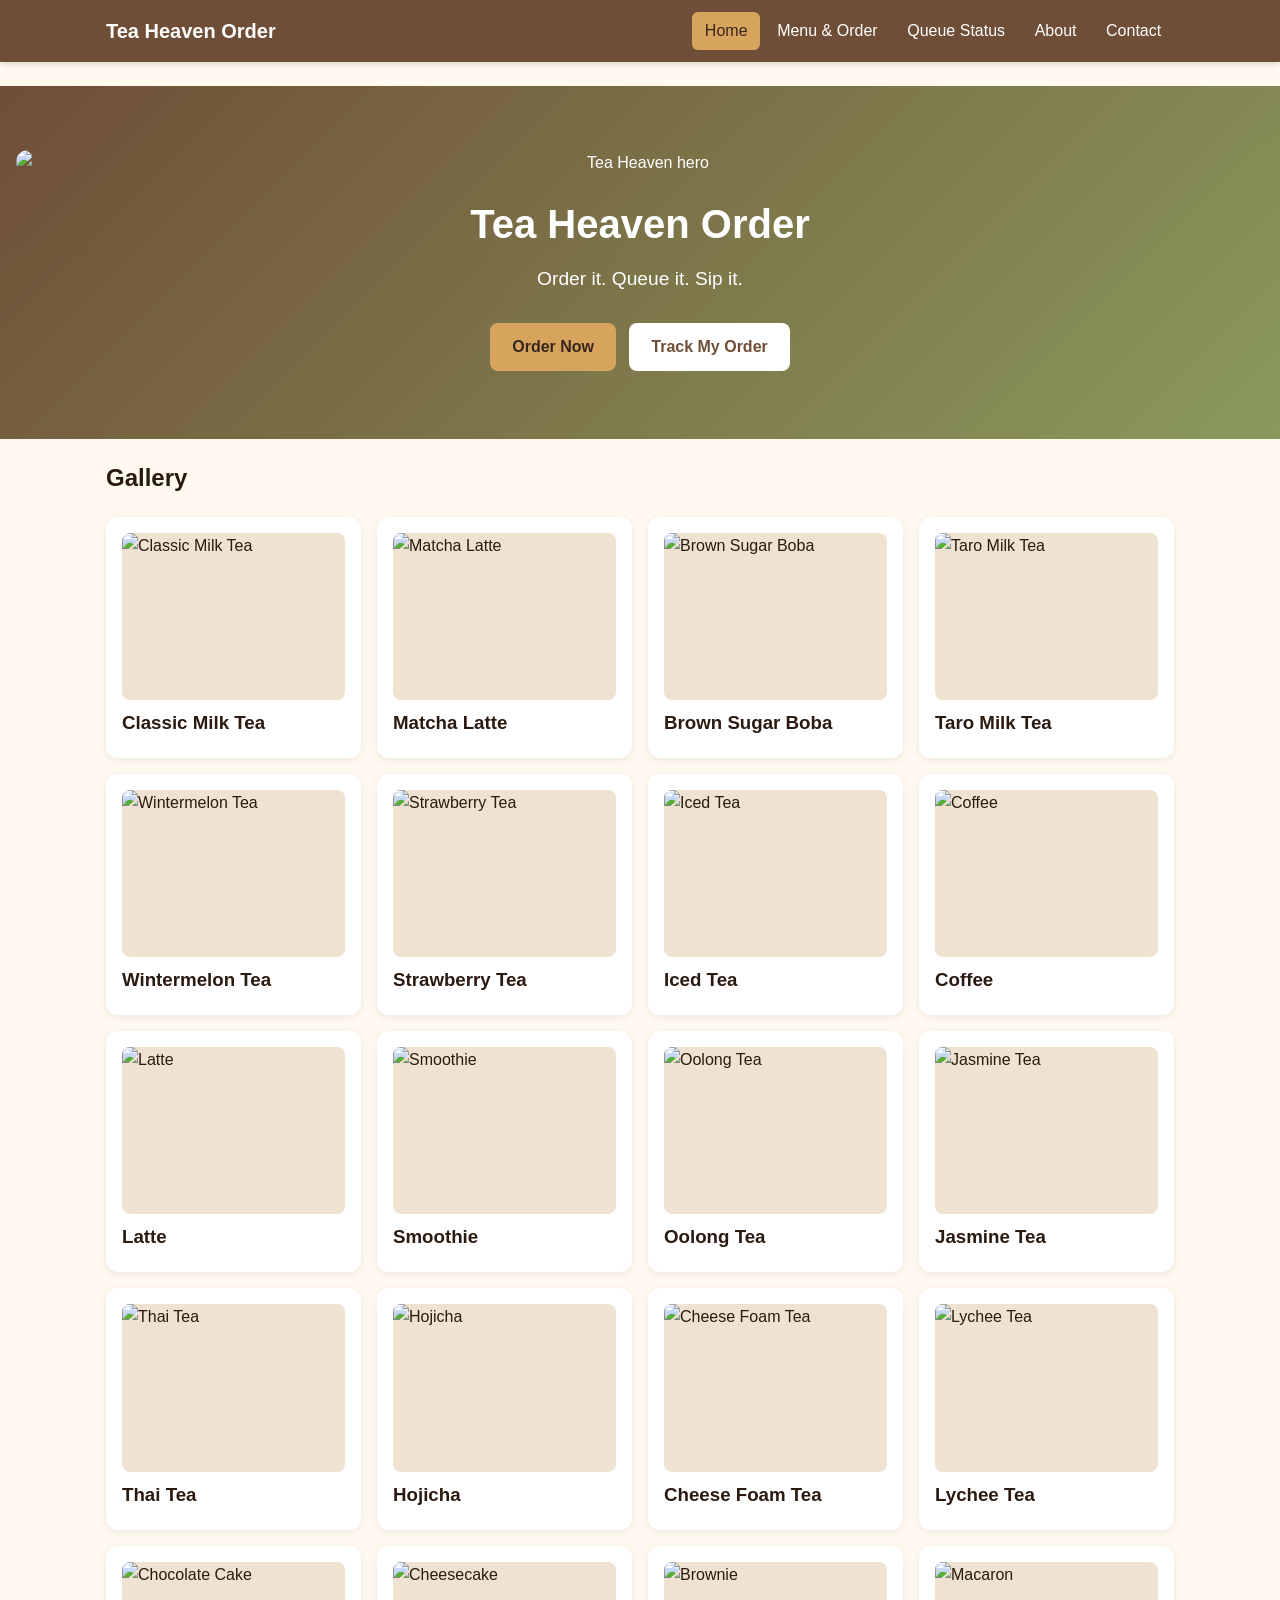
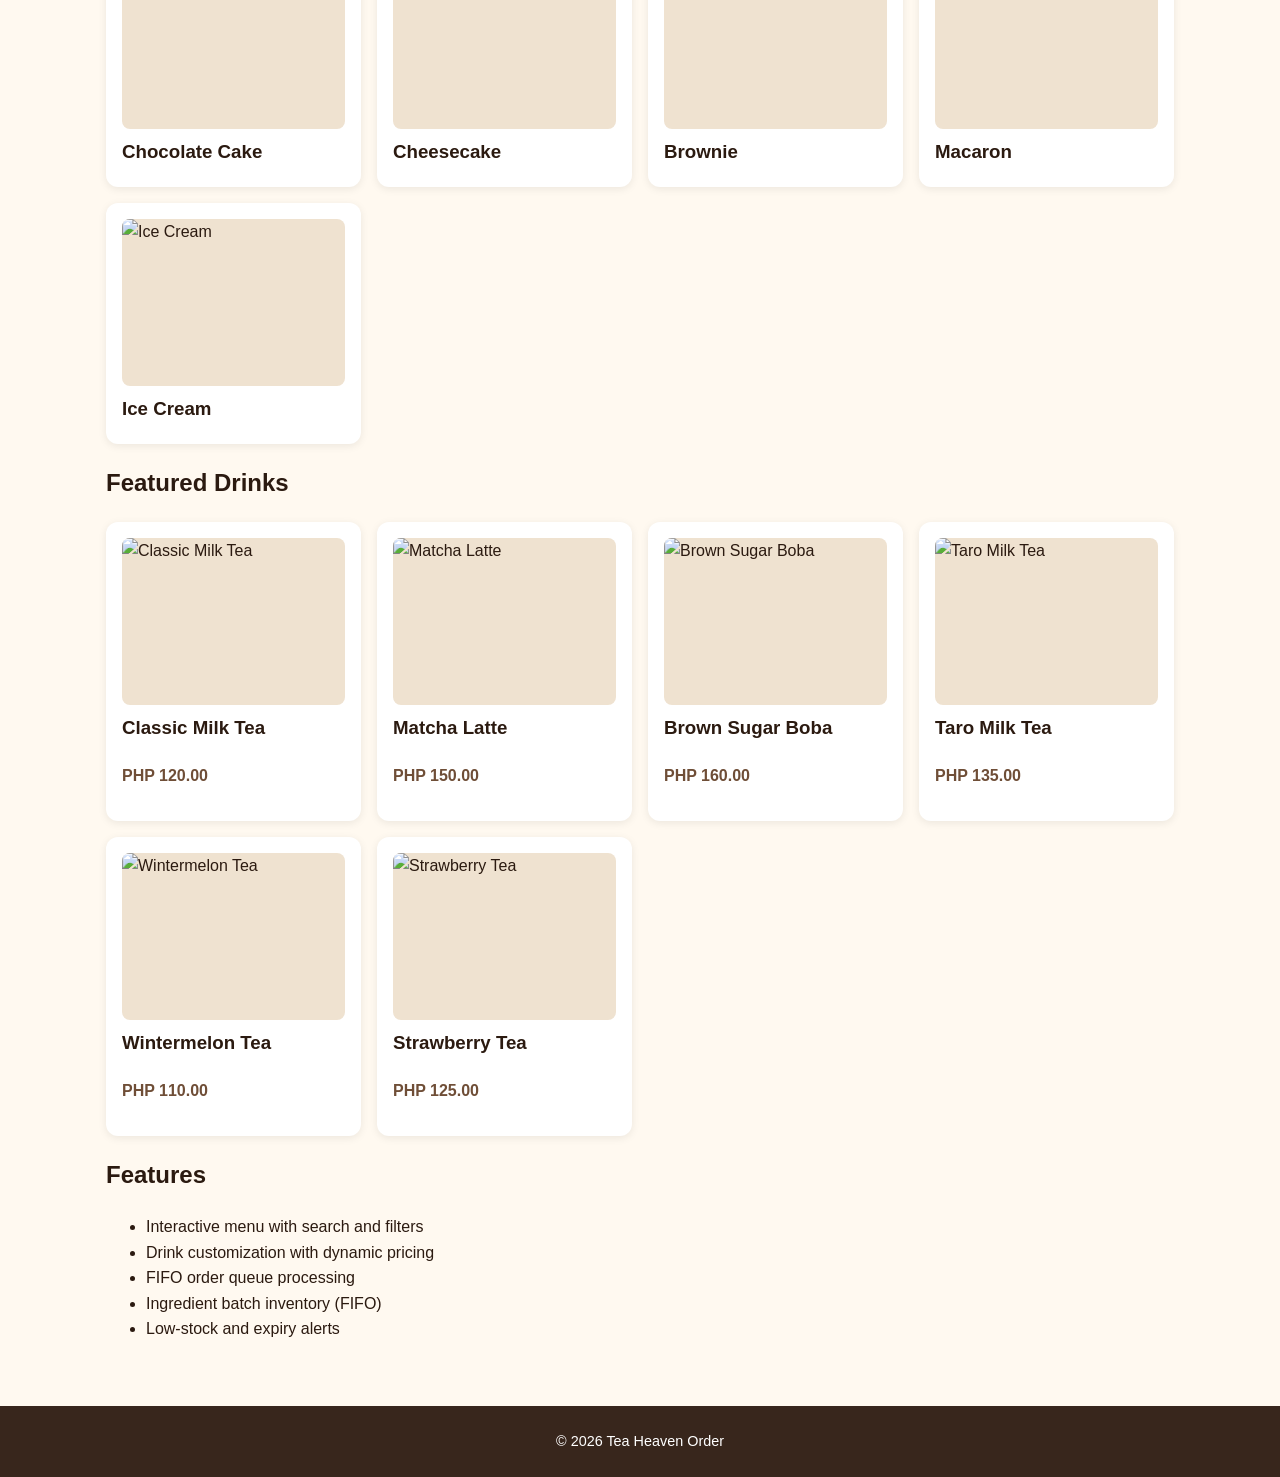
==== index.html @ 025e6f14 "Fix 404 by moving index.html to root level" ====
<!DOCTYPE html>
<html lang="en">
<head>
<meta charset="UTF-8"><meta name="viewport" content="width=device-width,initial-scale=1">
<title>Tea Heaven Order</title>
<link rel="stylesheet" href="css/style.css">
</head>
<body>
<header class="site-header"><div class="container nav-wrap">
  <div class="brand">Tea Heaven Order</div>
  <button class="nav-toggle" aria-label="Toggle navigation">&#9776;</button>
  <nav class="nav-links">
    <a href="index.html">Home</a><a href="menu.html">Menu & Order</a><a href="queue.html">Queue Status</a><a href="about.html">About</a><a href="contact.html">Contact</a>
  </nav>
</div></header>
<main>
<section class="hero">
  <img src="https://images.unsplash.com/photo-1558857563-b371033873b8?w=1200" alt="Tea Heaven hero" style="width:100%;max-height:360px;object-fit:cover;border-radius:12px;margin-bottom:1rem;">
  <h1>Tea Heaven Order</h1>
  <p>Order it. Queue it. Sip it.</p>
  <a class="btn" href="menu.html">Order Now</a>
  <a class="btn secondary" href="queue.html">Track My Order</a>
</section>
<div class="container">
  <h2>Gallery</h2>
  <div class="grid cards">
    <div class="card"><img src="https://images.unsplash.com/photo-1541167760496-1628856ab772?w=400" alt="Classic Milk Tea"><h3>Classic Milk Tea</h3></div>
    <div class="card"><img src="https://images.unsplash.com/photo-1572490122747-39553af2b6f0?w=400" alt="Matcha Latte"><h3>Matcha Latte</h3></div>
    <div class="card"><img src="https://images.unsplash.com/photo-1553909489-cd47e4846b2e?w=400" alt="Brown Sugar Boba"><h3>Brown Sugar Boba</h3></div>
    <div class="card"><img src="https://images.unsplash.com/photo-1488900128323-21503983a07e?w=400" alt="Taro Milk Tea"><h3>Taro Milk Tea</h3></div>
    <div class="card"><img src="https://images.unsplash.com/photo-1527661591475-527312dd65f5?w=400" alt="Wintermelon Tea"><h3>Wintermelon Tea</h3></div>
    <div class="card"><img src="https://images.unsplash.com/photo-1505252585461-04db1eb84625?w=400" alt="Strawberry Tea"><h3>Strawberry Tea</h3></div>
    <div class="card"><img src="https://images.unsplash.com/photo-1484723091739-30a097e8f929?w=400" alt="Iced Tea"><h3>Iced Tea</h3></div>
    <div class="card"><img src="https://images.unsplash.com/photo-1509042239860-f550ce710b93?w=400" alt="Coffee"><h3>Coffee</h3></div>
    <div class="card"><img src="https://images.unsplash.com/photo-1461023058943-07fcbe16d735?w=400" alt="Latte"><h3>Latte</h3></div>
    <div class="card"><img src="https://images.unsplash.com/photo-1517701553085-459cee340975?w=400" alt="Smoothie"><h3>Smoothie</h3></div>
    <div class="card"><img src="https://images.unsplash.com/photo-1558857563-b371033873b8?w=400" alt="Oolong Tea"><h3>Oolong Tea</h3></div>
    <div class="card"><img src="https://images.unsplash.com/photo-1536256263959-770b48d82b0a?w=400" alt="Jasmine Tea"><h3>Jasmine Tea</h3></div>
    <div class="card"><img src="https://images.unsplash.com/photo-1525385133512-2f34a6c3b738?w=400" alt="Thai Tea"><h3>Thai Tea</h3></div>
    <div class="card"><img src="https://images.unsplash.com/photo-1571934811356-5cc061b6821f?w=400" alt="Hojicha"><h3>Hojicha</h3></div>
    <div class="card"><img src="https://images.unsplash.com/photo-1499638673689-79a0b5115d87?w=400" alt="Cheese Foam Tea"><h3>Cheese Foam Tea</h3></div>
    <div class="card"><img src="https://images.unsplash.com/photo-1556679343-c7306c1976bc?w=400" alt="Lychee Tea"><h3>Lychee Tea</h3></div>
    <div class="card"><img src="https://images.unsplash.com/photo-1544787219-7f47ccb76574?w=400" alt="Chocolate Cake"><h3>Chocolate Cake</h3></div>
    <div class="card"><img src="https://images.unsplash.com/photo-1509042239860-f550ce710b93?w=400" alt="Cheesecake"><h3>Cheesecake</h3></div>
    <div class="card"><img src="https://images.unsplash.com/photo-1461023058943-07fcbe16d735?w=400" alt="Brownie"><h3>Brownie</h3></div>
    <div class="card"><img src="https://images.unsplash.com/photo-1517701553085-459cee340975?w=400" alt="Macaron"><h3>Macaron</h3></div>
    <div class="card"><img src="https://images.unsplash.com/photo-1558857563-b371033873b8?w=400" alt="Ice Cream"><h3>Ice Cream</h3></div>
  </div>
  <h2>Featured Drinks</h2>
  <div class="grid cards">
    <div class="card"><img src="https://images.unsplash.com/photo-1558857563-b371033873b8?w=400" alt="Classic Milk Tea"><h3>Classic Milk Tea</h3><p class="price">PHP 120.00</p></div>
    <div class="card"><img src="https://images.unsplash.com/photo-1536256263959-770b48d82b0a?w=400" alt="Matcha Latte"><h3>Matcha Latte</h3><p class="price">PHP 150.00</p></div>
    <div class="card"><img src="https://images.unsplash.com/photo-1525385133512-2f34a6c3b738?w=400" alt="Brown Sugar Boba"><h3>Brown Sugar Boba</h3><p class="price">PHP 160.00</p></div>
    <div class="card"><img src="https://images.unsplash.com/photo-1571934811356-5cc061b6821f?w=400" alt="Taro Milk Tea"><h3>Taro Milk Tea</h3><p class="price">PHP 135.00</p></div>
    <div class="card"><img src="https://images.unsplash.com/photo-1499638673689-79a0b5115d87?w=400" alt="Wintermelon Tea"><h3>Wintermelon Tea</h3><p class="price">PHP 110.00</p></div>
    <div class="card"><img src="https://images.unsplash.com/photo-1556679343-c7306c1976bc?w=400" alt="Strawberry Tea"><h3>Strawberry Tea</h3><p class="price">PHP 125.00</p></div>
  </div>
  <h2>Features</h2>
  <ul>
    <li>Interactive menu with search and filters</li>
    <li>Drink customization with dynamic pricing</li>
    <li>FIFO order queue processing</li>
    <li>Ingredient batch inventory (FIFO)</li>
    <li>Low-stock and expiry alerts</li>
  </ul>
</div>
</main>
<footer>&copy; 2026 Tea Heaven Order</footer>
<script src="js/main.js"></script>
</body></html>
---- css/style.css ----
:root {
  --cream: #FFF9F0;
  --brown: #6F4E37;
  --dark: #38261C;
  --matcha: #8A9A5B;
  --gold: #D6A45D;
  --beige: #EFE2D0;
  --text: #2b1a10;
  --muted: #7a6555;
  --danger: #c0392b;
  --ok: #2e7d32;
}
* { box-sizing: border-box; }
html, body { margin: 0; padding: 0; }
body {
  font-family: "Segoe UI", Roboto, Arial, sans-serif;
  background: var(--cream);
  color: var(--text);
  line-height: 1.6;
}
a { color: var(--brown); text-decoration: none; }
a:hover { text-decoration: underline; }
img { max-width: 100%; height: auto; display: block; }
.container { width: 100%; max-width: 1100px; margin: 0 auto; padding: 0 1rem; }
header.site-header {
  background: var(--brown); color: #fff;
  position: sticky; top: 0; z-index: 100;
  box-shadow: 0 2px 6px rgba(0,0,0,.15);
}
header .nav-wrap { display: flex; align-items: center; justify-content: space-between; flex-wrap: wrap; padding: .75rem 1rem; }
.brand { font-weight: 800; font-size: 1.25rem; color: #fff; }
.nav-links { display: flex; gap: .25rem; flex-wrap: wrap; }
.nav-links a { color: #fff; padding: .4rem .8rem; border-radius: 6px; }
.nav-links a:hover, .nav-links a.active { background: var(--gold); color: var(--dark); text-decoration: none; }
.nav-toggle { display: none; background: none; border: none; color: #fff; font-size: 1.5rem; cursor: pointer; }
main { min-height: 60vh; padding: 1.5rem 0 3rem; }
footer { background: var(--dark); color: #fff; padding: 1.5rem 1rem; text-align: center; font-size: .9rem; }
.hero {
  background: linear-gradient(135deg, var(--brown), var(--matcha));
  color: #fff; padding: 4rem 1rem; text-align: center;
}
.hero h1 { font-size: 2.5rem; margin: 0 0 .5rem; }
.hero p { font-size: 1.2rem; margin: 0 0 1.5rem; }
.btn {
  display: inline-block; padding: .7rem 1.4rem; border-radius: 8px; border: none;
  background: var(--gold); color: var(--dark); font-weight: 700; cursor: pointer;
  margin: .25rem; transition: transform .1s;
}
.btn:hover { transform: translateY(-1px); }
.btn.secondary { background: #fff; color: var(--brown); }
.btn.danger { background: var(--danger); color: #fff; }
.grid { display: grid; gap: 1rem; }
.cards { grid-template-columns: repeat(auto-fill, minmax(240px, 1fr)); }
.card {
  background: #fff; border-radius: 12px; padding: 1rem;
  box-shadow: 0 2px 8px rgba(0,0,0,.08); display: flex; flex-direction: column;
}
.card img { border-radius: 8px; aspect-ratio: 4/3; object-fit: cover; background: var(--beige); }
.card h3 { margin: .5rem 0 .25rem; }
.price { color: var(--brown); font-weight: 700; }
.badge { display: inline-block; padding: .15rem .5rem; border-radius: 4px; font-size: .75rem; font-weight: 700; }
.badge.soldout { background: var(--danger); color: #fff; }
.badge.ok { background: var(--matcha); color: #fff; }
.form-group { margin-bottom: 1rem; }
.form-group label { display: block; font-weight: 600; margin-bottom: .3rem; }
.form-group input, .form-group select, .form-group textarea {
  width: 100%; padding: .6rem; border: 1px solid #ccc; border-radius: 6px; font-size: 1rem;
}
.form-group input:focus, .form-group select:focus, .form-group textarea:focus {
  outline: 2px solid var(--gold); border-color: var(--gold);
}
.error { color: var(--danger); font-size: .85rem; min-height: 1rem; }
.success { color: var(--ok); font-weight: 600; }
.notice { padding: .75rem 1rem; border-radius: 8px; margin: 1rem 0; }
.notice.warn { background: #fff3cd; color: #664d03; }
.notice.info { background: #e7f3ff; color: #084298; }
.table-wrap { overflow-x: auto; }
table { width: 100%; border-collapse: collapse; background: #fff; }
th, td { padding: .6rem; border-bottom: 1px solid #eee; text-align: left; }
th { background: var(--beige); }
.cart-item { display: flex; justify-content: space-between; gap: .5rem; padding: .5rem 0; border-bottom: 1px solid #eee; }
.qty-btn { width: 28px; height: 28px; border: none; background: var(--beige); border-radius: 4px; cursor: pointer; }
@media (max-width: 768px) {
  .nav-toggle { display: block; }
  .nav-links { display: none; width: 100%; }
  .nav-links.open { display: flex; flex-direction: column; }
  .hero h1 { font-size: 1.8rem; }
}
@media (max-width: 430px) {
  .card { padding: .75rem; }
}
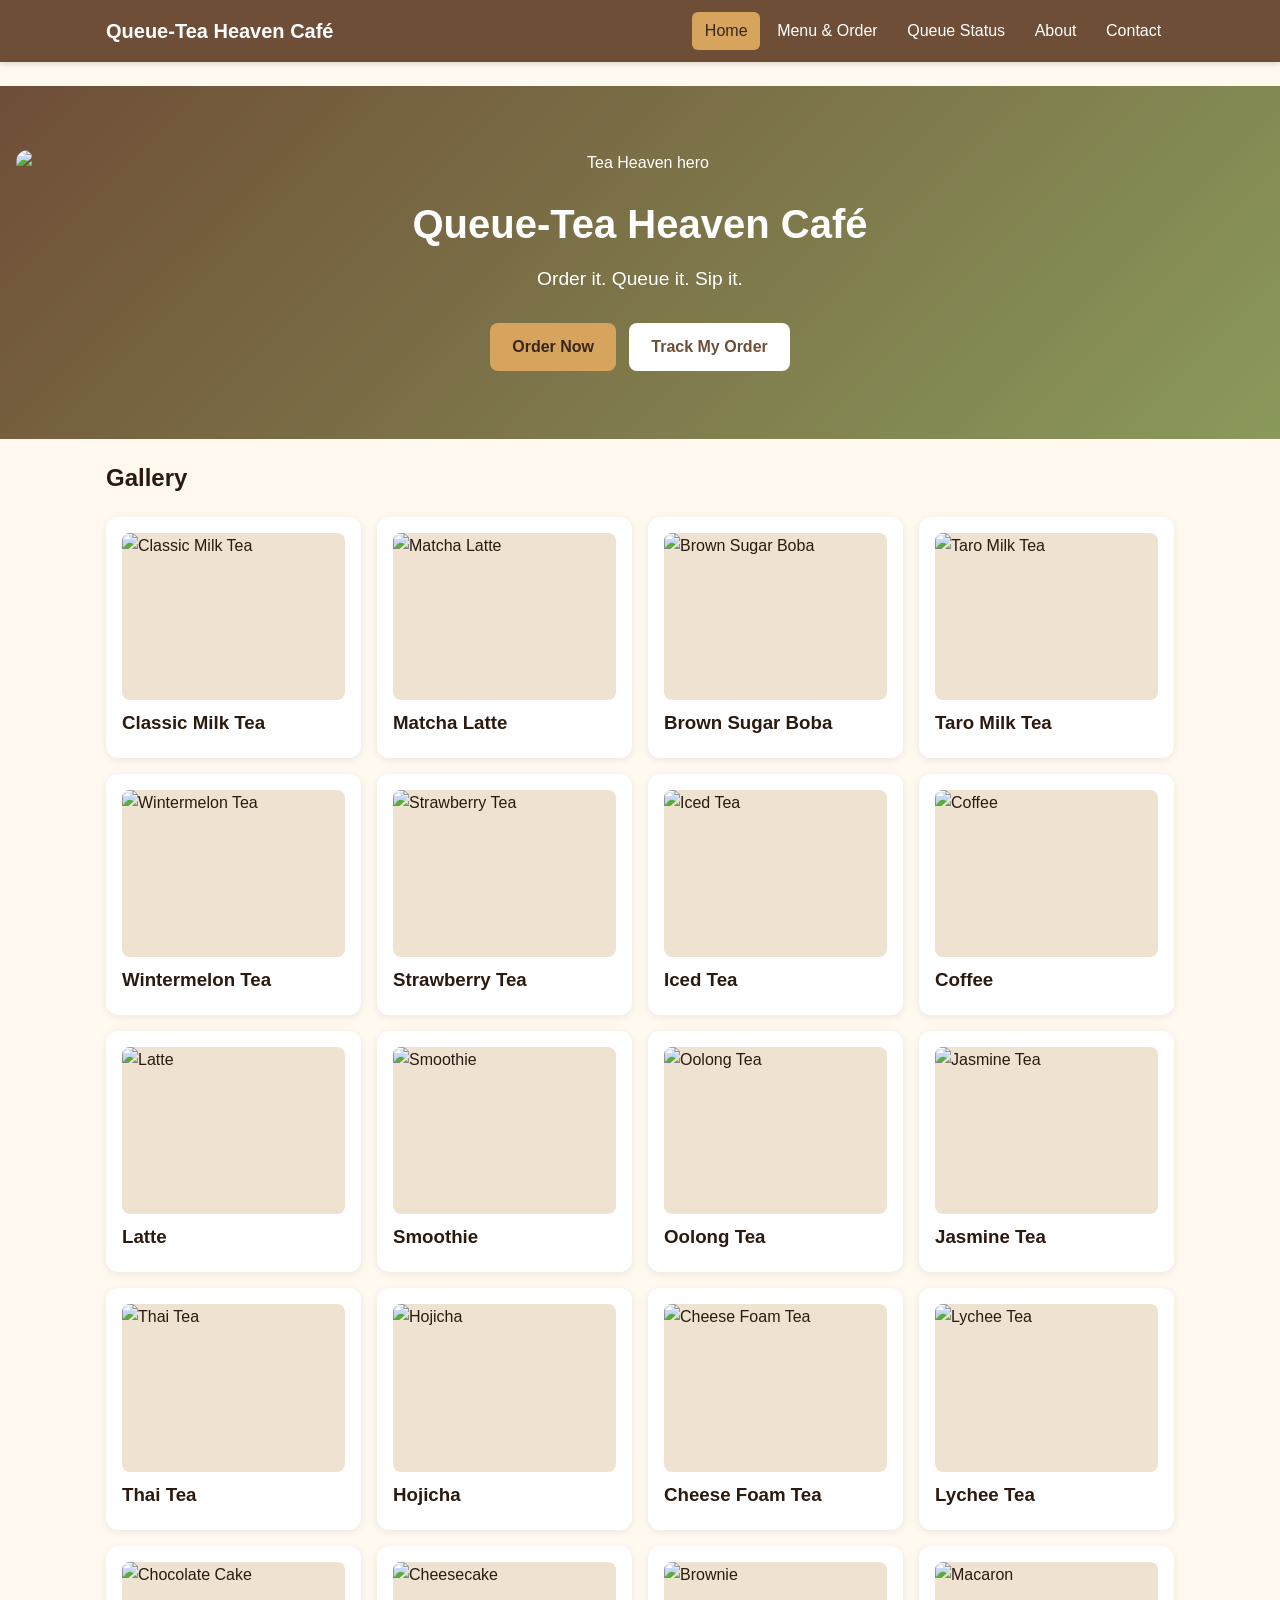
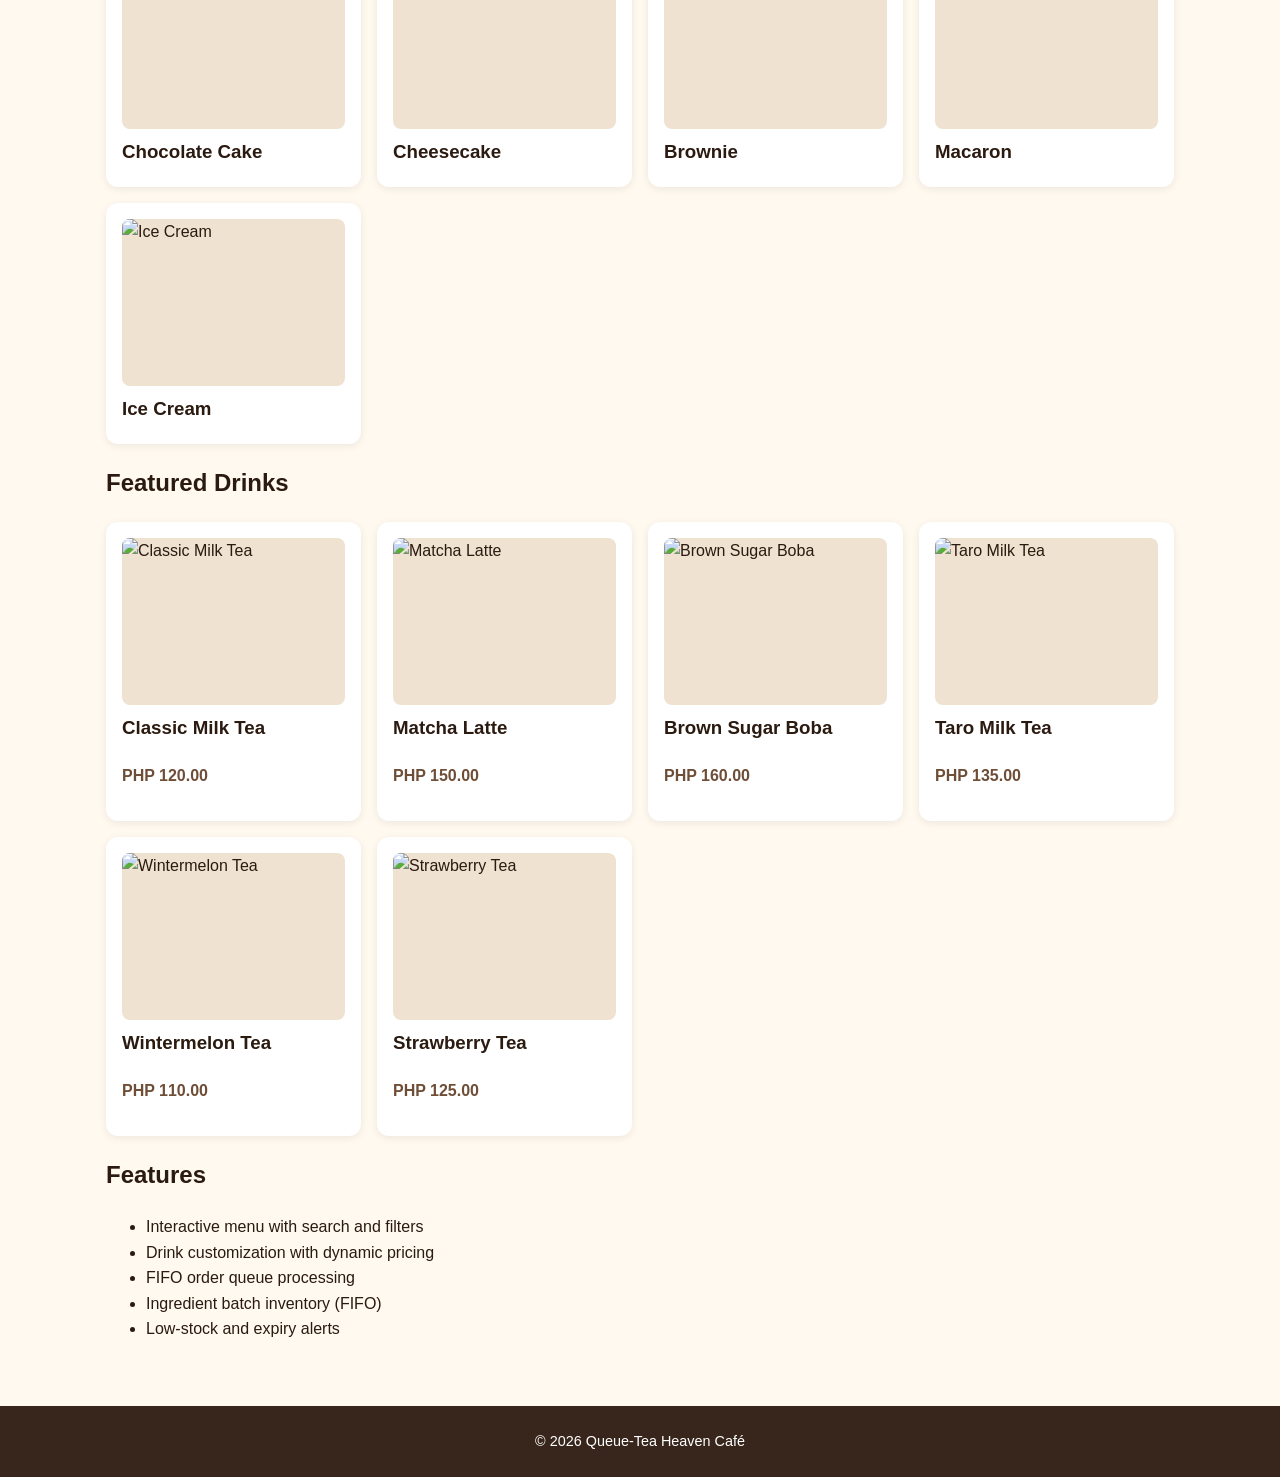
==== commit 10148266: "Update index.html contents" ====
--- a/index.html
+++ b/index.html
@@ -2,12 +2,12 @@
 <html lang="en">
 <head>
 <meta charset="UTF-8"><meta name="viewport" content="width=device-width,initial-scale=1">
-<title>Tea Heaven Order</title>
+<title>Queue-Tea Heaven Café</title>
 <link rel="stylesheet" href="css/style.css">
 </head>
 <body>
 <header class="site-header"><div class="container nav-wrap">
-  <div class="brand">Tea Heaven Order</div>
+  <div class="brand">Queue-Tea Heaven Café</div>
   <button class="nav-toggle" aria-label="Toggle navigation">&#9776;</button>
   <nav class="nav-links">
     <a href="index.html">Home</a><a href="menu.html">Menu & Order</a><a href="queue.html">Queue Status</a><a href="about.html">About</a><a href="contact.html">Contact</a>
@@ -16,7 +16,7 @@
 <main>
 <section class="hero">
   <img src="https://images.unsplash.com/photo-1558857563-b371033873b8?w=1200" alt="Tea Heaven hero" style="width:100%;max-height:360px;object-fit:cover;border-radius:12px;margin-bottom:1rem;">
-  <h1>Tea Heaven Order</h1>
+  <h1>Queue-Tea Heaven Café</h1>
   <p>Order it. Queue it. Sip it.</p>
   <a class="btn" href="menu.html">Order Now</a>
   <a class="btn secondary" href="queue.html">Track My Order</a>
@@ -65,6 +65,6 @@
   </ul>
 </div>
 </main>
-<footer>&copy; 2026 Tea Heaven Order</footer>
+<footer>&copy; 2026 Queue-Tea Heaven Café</footer>
 <script src="js/main.js"></script>
 </body></html>
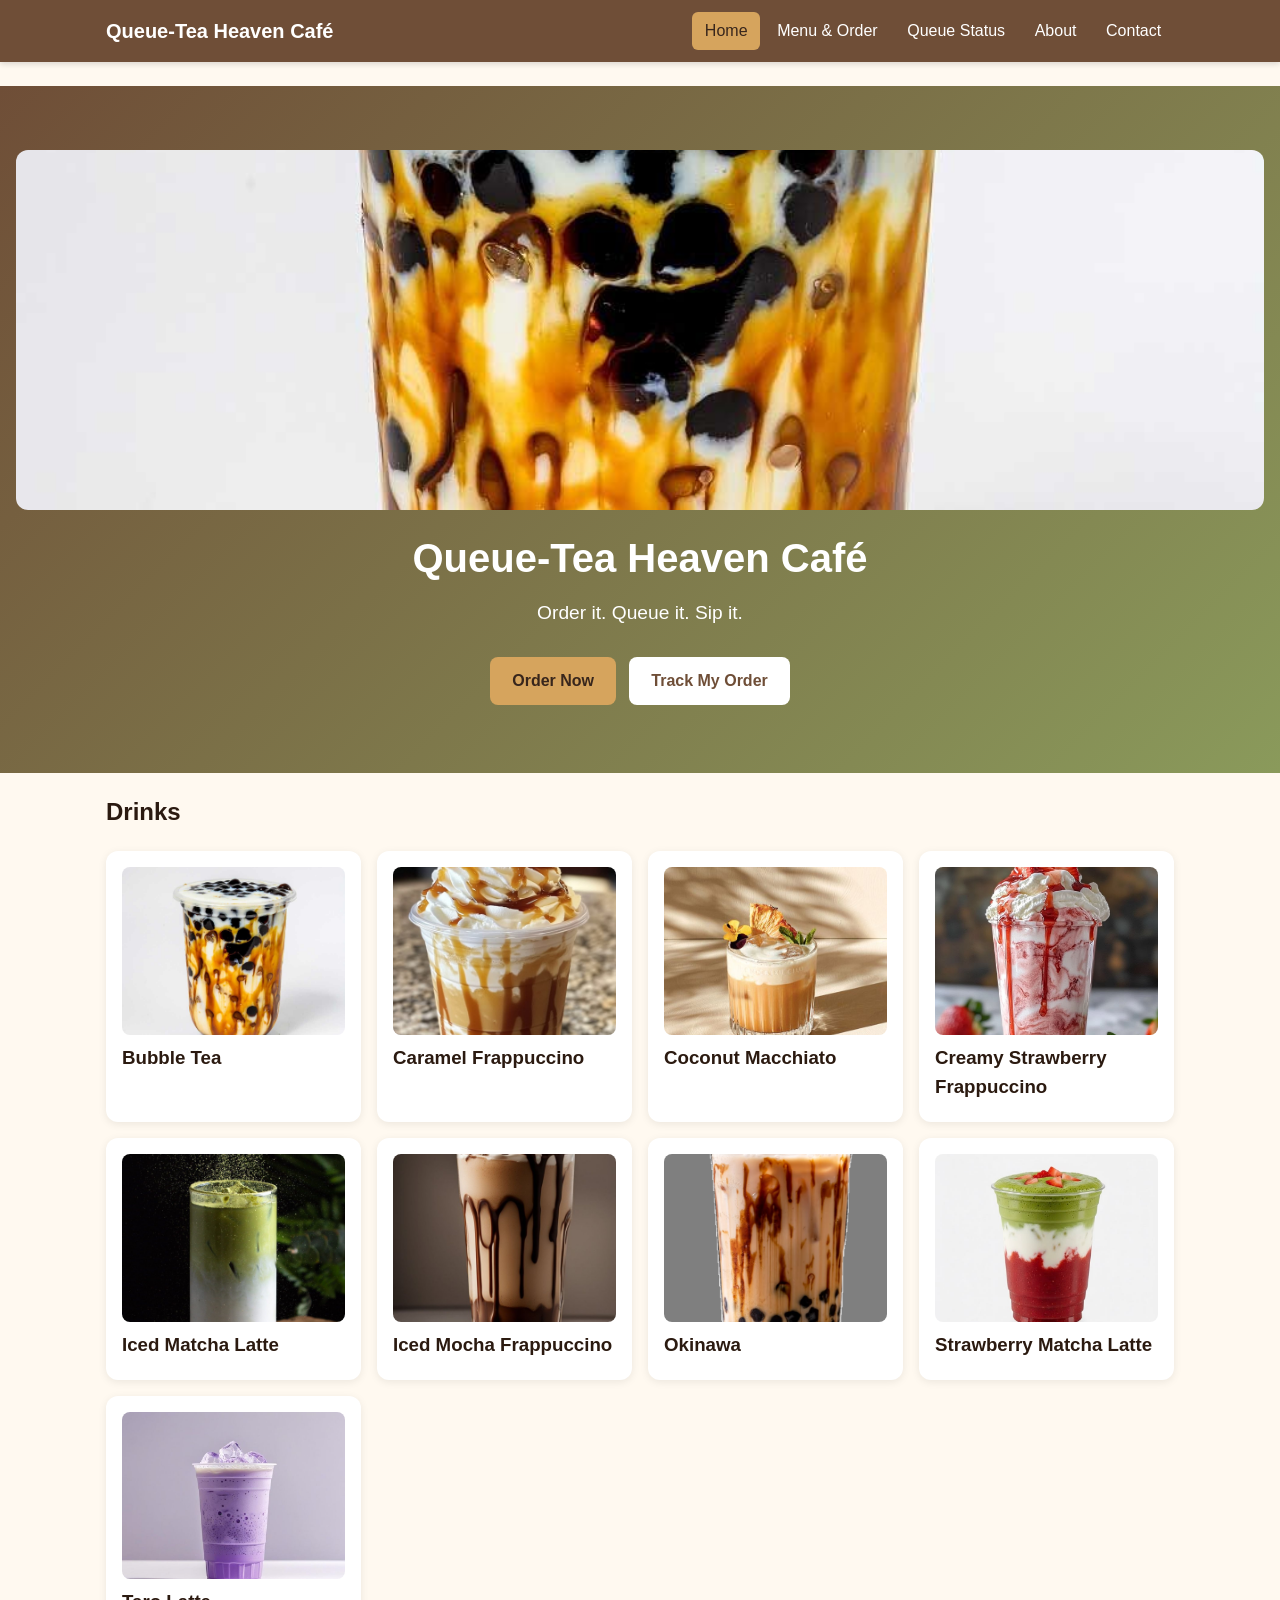
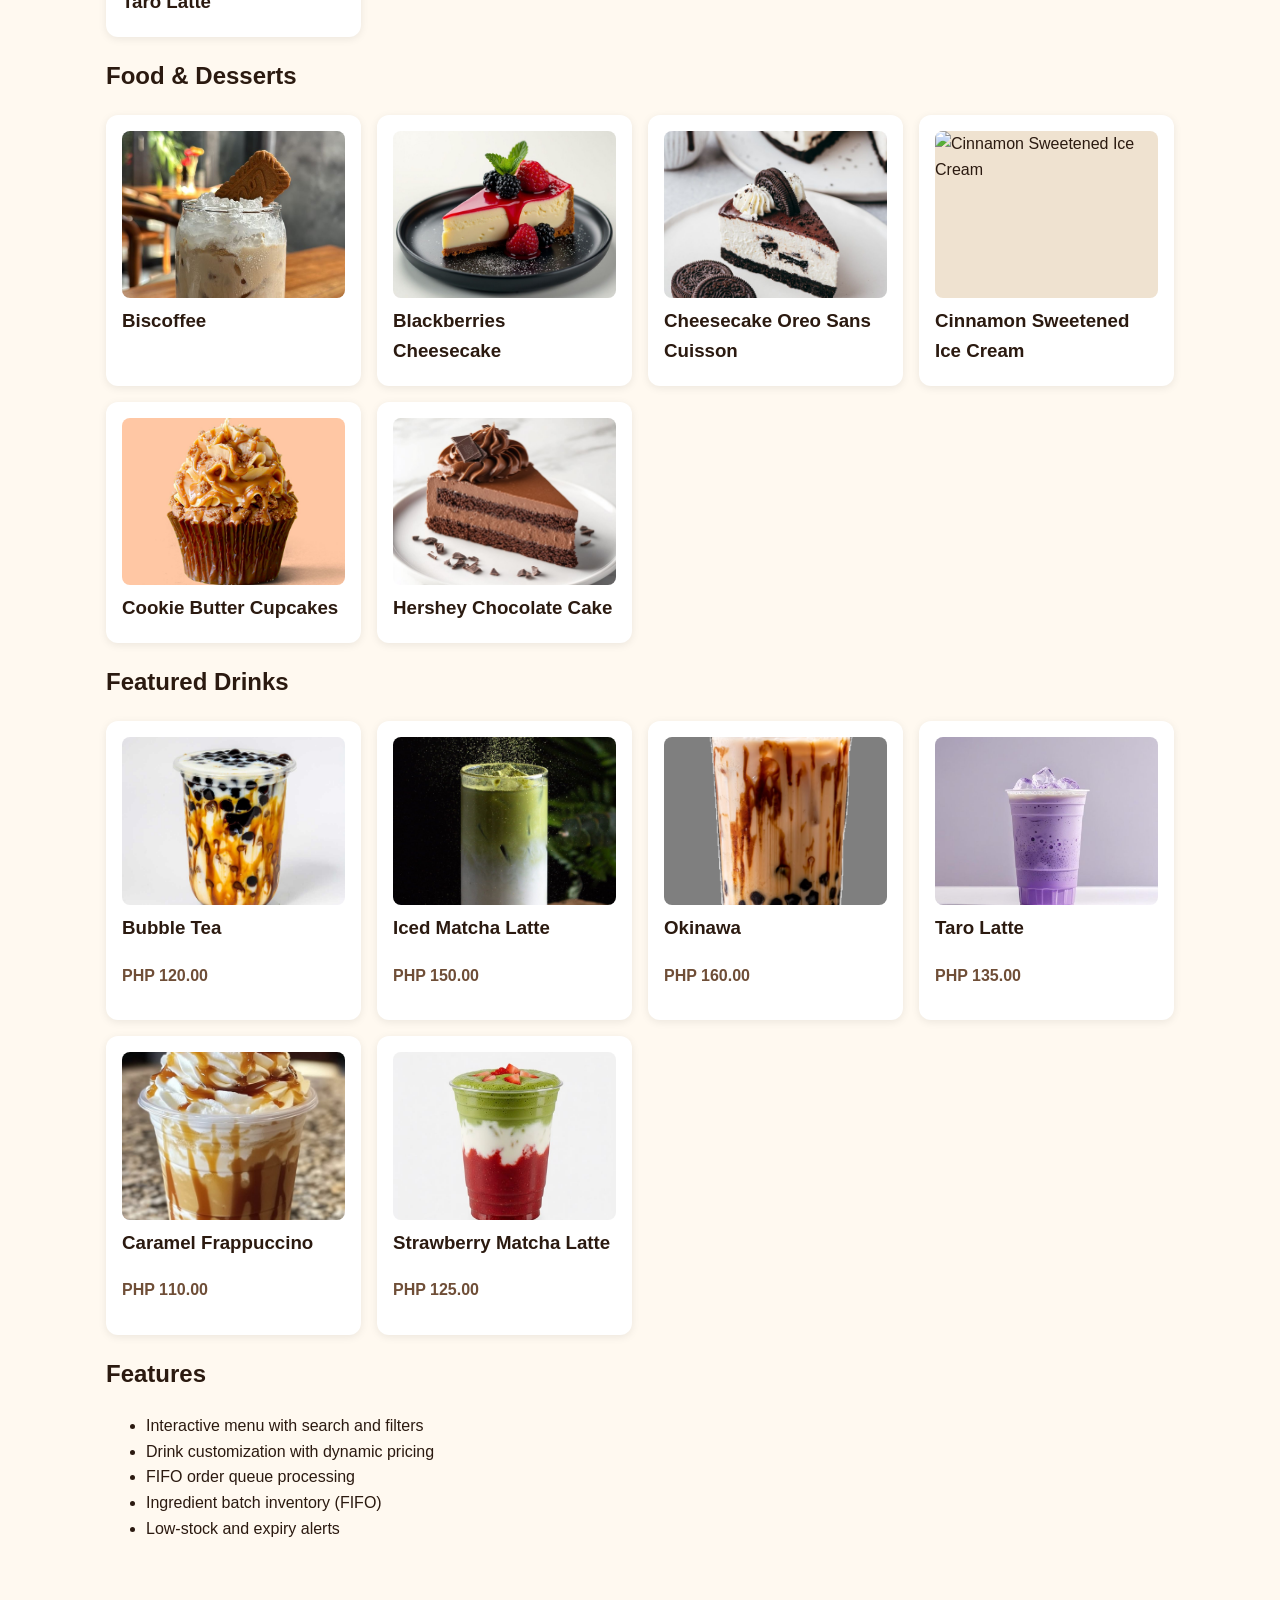
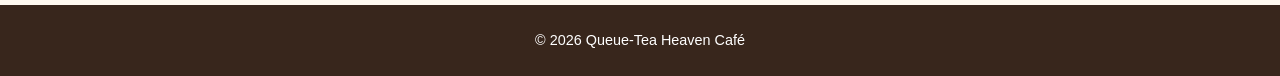
==== commit 3aca01d6: "Update index.html contents" ====
--- a/index.html
+++ b/index.html
@@ -1,60 +1,171 @@
+
 <!DOCTYPE html>
 <html lang="en">
 <head>
-<meta charset="UTF-8"><meta name="viewport" content="width=device-width,initial-scale=1">
+<meta charset="UTF-8">
+<meta name="viewport" content="width=device-width, initial-scale=1">
 <title>Queue-Tea Heaven Café</title>
 <link rel="stylesheet" href="css/style.css">
 </head>
 <body>
-<header class="site-header"><div class="container nav-wrap">
-  <div class="brand">Queue-Tea Heaven Café</div>
-  <button class="nav-toggle" aria-label="Toggle navigation">&#9776;</button>
-  <nav class="nav-links">
-    <a href="index.html">Home</a><a href="menu.html">Menu & Order</a><a href="queue.html">Queue Status</a><a href="about.html">About</a><a href="contact.html">Contact</a>
-  </nav>
-</div></header>
+
+<header class="site-header">
+  <div class="container nav-wrap">
+    <div class="brand">Queue-Tea Heaven Café</div>
+    <button class="nav-toggle" aria-label="Toggle navigation">&#9776;</button>
+    <nav class="nav-links">
+      <a href="index.html">Home</a>
+      <a href="menu.html">Menu & Order</a>
+      <a href="queue.html">Queue Status</a>
+      <a href="about.html">About</a>
+      <a href="contact.html">Contact</a>
+    </nav>
+  </div>
+</header>
+
 <main>
+
 <section class="hero">
-  <img src="https://images.unsplash.com/photo-1558857563-b371033873b8?w=1200" alt="Tea Heaven hero" style="width:100%;max-height:360px;object-fit:cover;border-radius:12px;margin-bottom:1rem;">
+  <img src="Bubble%20Tea.jpg" alt="Queue-Tea Heaven Café"
+       style="width:100%;max-height:360px;object-fit:cover;border-radius:12px;margin-bottom:1rem;">
   <h1>Queue-Tea Heaven Café</h1>
   <p>Order it. Queue it. Sip it.</p>
   <a class="btn" href="menu.html">Order Now</a>
   <a class="btn secondary" href="queue.html">Track My Order</a>
 </section>
+
 <div class="container">
-  <h2>Gallery</h2>
+
+  <!-- DRINKS -->
+  <h2>Drinks</h2>
   <div class="grid cards">
-    <div class="card"><img src="https://images.unsplash.com/photo-1541167760496-1628856ab772?w=400" alt="Classic Milk Tea"><h3>Classic Milk Tea</h3></div>
-    <div class="card"><img src="https://images.unsplash.com/photo-1572490122747-39553af2b6f0?w=400" alt="Matcha Latte"><h3>Matcha Latte</h3></div>
-    <div class="card"><img src="https://images.unsplash.com/photo-1553909489-cd47e4846b2e?w=400" alt="Brown Sugar Boba"><h3>Brown Sugar Boba</h3></div>
-    <div class="card"><img src="https://images.unsplash.com/photo-1488900128323-21503983a07e?w=400" alt="Taro Milk Tea"><h3>Taro Milk Tea</h3></div>
-    <div class="card"><img src="https://images.unsplash.com/photo-1527661591475-527312dd65f5?w=400" alt="Wintermelon Tea"><h3>Wintermelon Tea</h3></div>
-    <div class="card"><img src="https://images.unsplash.com/photo-1505252585461-04db1eb84625?w=400" alt="Strawberry Tea"><h3>Strawberry Tea</h3></div>
-    <div class="card"><img src="https://images.unsplash.com/photo-1484723091739-30a097e8f929?w=400" alt="Iced Tea"><h3>Iced Tea</h3></div>
-    <div class="card"><img src="https://images.unsplash.com/photo-1509042239860-f550ce710b93?w=400" alt="Coffee"><h3>Coffee</h3></div>
-    <div class="card"><img src="https://images.unsplash.com/photo-1461023058943-07fcbe16d735?w=400" alt="Latte"><h3>Latte</h3></div>
-    <div class="card"><img src="https://images.unsplash.com/photo-1517701553085-459cee340975?w=400" alt="Smoothie"><h3>Smoothie</h3></div>
-    <div class="card"><img src="https://images.unsplash.com/photo-1558857563-b371033873b8?w=400" alt="Oolong Tea"><h3>Oolong Tea</h3></div>
-    <div class="card"><img src="https://images.unsplash.com/photo-1536256263959-770b48d82b0a?w=400" alt="Jasmine Tea"><h3>Jasmine Tea</h3></div>
-    <div class="card"><img src="https://images.unsplash.com/photo-1525385133512-2f34a6c3b738?w=400" alt="Thai Tea"><h3>Thai Tea</h3></div>
-    <div class="card"><img src="https://images.unsplash.com/photo-1571934811356-5cc061b6821f?w=400" alt="Hojicha"><h3>Hojicha</h3></div>
-    <div class="card"><img src="https://images.unsplash.com/photo-1499638673689-79a0b5115d87?w=400" alt="Cheese Foam Tea"><h3>Cheese Foam Tea</h3></div>
-    <div class="card"><img src="https://images.unsplash.com/photo-1556679343-c7306c1976bc?w=400" alt="Lychee Tea"><h3>Lychee Tea</h3></div>
-    <div class="card"><img src="https://images.unsplash.com/photo-1544787219-7f47ccb76574?w=400" alt="Chocolate Cake"><h3>Chocolate Cake</h3></div>
-    <div class="card"><img src="https://images.unsplash.com/photo-1509042239860-f550ce710b93?w=400" alt="Cheesecake"><h3>Cheesecake</h3></div>
-    <div class="card"><img src="https://images.unsplash.com/photo-1461023058943-07fcbe16d735?w=400" alt="Brownie"><h3>Brownie</h3></div>
-    <div class="card"><img src="https://images.unsplash.com/photo-1517701553085-459cee340975?w=400" alt="Macaron"><h3>Macaron</h3></div>
-    <div class="card"><img src="https://images.unsplash.com/photo-1558857563-b371033873b8?w=400" alt="Ice Cream"><h3>Ice Cream</h3></div>
+
+    <div class="card">
+      <img src="Bubble%20Tea.jpg" alt="Bubble Tea">
+      <h3>Bubble Tea</h3>
+    </div>
+
+    <div class="card">
+      <img src="Caramel%20Frappuccino.jpg" alt="Caramel Frappuccino">
+      <h3>Caramel Frappuccino</h3>
+    </div>
+
+    <div class="card">
+      <img src="Coconut%20Macchiato.jpg" alt="Coconut Macchiato">
+      <h3>Coconut Macchiato</h3>
+    </div>
+
+    <div class="card">
+      <img src="Creamy%20Strawberry%20frappuccino.jpg" alt="Creamy Strawberry Frappuccino">
+      <h3>Creamy Strawberry Frappuccino</h3>
+    </div>
+
+    <div class="card">
+      <img src="Iced%20Matcha%20Latte.jpg" alt="Iced Matcha Latte">
+      <h3>Iced Matcha Latte</h3>
+    </div>
+
+    <div class="card">
+      <img src="Iced%20Mocha%20Frappuccino.jpg" alt="Iced Mocha Frappuccino">
+      <h3>Iced Mocha Frappuccino</h3>
+    </div>
+
+    <div class="card">
+      <img src="Okinawa.png" alt="Okinawa">
+      <h3>Okinawa</h3>
+    </div>
+
+    <div class="card">
+      <img src="Strawberry%20Matcha%20Latte.jpg" alt="Strawberry Matcha Latte">
+      <h3>Strawberry Matcha Latte</h3>
+    </div>
+
+    <div class="card">
+      <img src="Tarro%20Latte.jpg" alt="Taro Latte">
+      <h3>Taro Latte</h3>
+    </div>
+
   </div>
+
+  <!-- FOOD AND DESSERTS -->
+  <h2>Food &amp; Desserts</h2>
+  <div class="grid cards">
+
+    <div class="card">
+      <img src="Biscoffee.jpg" alt="Biscoffee">
+      <h3>Biscoffee</h3>
+    </div>
+
+    <div class="card">
+      <img src="Blackberries%20Cheesecake.jpg" alt="Blackberries Cheesecake">
+      <h3>Blackberries Cheesecake</h3>
+    </div>
+
+    <div class="card">
+      <img src="Cheesecake%20Oreo%20Sans%20Cuisson.jpg" alt="Oreo Cheesecake">
+      <h3>Cheesecake Oreo Sans Cuisson</h3>
+    </div>
+
+    <div class="card">
+      <img src="Cinnamon%20Sweetened%20Ice%20Cream.jpg" alt="Cinnamon Sweetened Ice Cream">
+      <h3>Cinnamon Sweetened Ice Cream</h3>
+    </div>
+
+    <div class="card">
+      <img src="Cookie%20Butter%20Cupcakes.jpg" alt="Cookie Butter Cupcakes">
+      <h3>Cookie Butter Cupcakes</h3>
+    </div>
+
+    <div class="card">
+      <img src="Hershey%20Chocolate%20Cake.jpg" alt="Hershey Chocolate Cake">
+      <h3>Hershey Chocolate Cake</h3>
+    </div>
+
+  </div>
+
+  <!-- FEATURED DRINKS -->
   <h2>Featured Drinks</h2>
   <div class="grid cards">
-    <div class="card"><img src="https://images.unsplash.com/photo-1558857563-b371033873b8?w=400" alt="Classic Milk Tea"><h3>Classic Milk Tea</h3><p class="price">PHP 120.00</p></div>
-    <div class="card"><img src="https://images.unsplash.com/photo-1536256263959-770b48d82b0a?w=400" alt="Matcha Latte"><h3>Matcha Latte</h3><p class="price">PHP 150.00</p></div>
-    <div class="card"><img src="https://images.unsplash.com/photo-1525385133512-2f34a6c3b738?w=400" alt="Brown Sugar Boba"><h3>Brown Sugar Boba</h3><p class="price">PHP 160.00</p></div>
-    <div class="card"><img src="https://images.unsplash.com/photo-1571934811356-5cc061b6821f?w=400" alt="Taro Milk Tea"><h3>Taro Milk Tea</h3><p class="price">PHP 135.00</p></div>
-    <div class="card"><img src="https://images.unsplash.com/photo-1499638673689-79a0b5115d87?w=400" alt="Wintermelon Tea"><h3>Wintermelon Tea</h3><p class="price">PHP 110.00</p></div>
-    <div class="card"><img src="https://images.unsplash.com/photo-1556679343-c7306c1976bc?w=400" alt="Strawberry Tea"><h3>Strawberry Tea</h3><p class="price">PHP 125.00</p></div>
+
+    <div class="card">
+      <img src="Bubble%20Tea.jpg" alt="Bubble Tea">
+      <h3>Bubble Tea</h3>
+      <p class="price">PHP 120.00</p>
+    </div>
+
+    <div class="card">
+      <img src="Iced%20Matcha%20Latte.jpg" alt="Iced Matcha Latte">
+      <h3>Iced Matcha Latte</h3>
+      <p class="price">PHP 150.00</p>
+    </div>
+
+    <div class="card">
+      <img src="Okinawa.png" alt="Okinawa">
+      <h3>Okinawa</h3>
+      <p class="price">PHP 160.00</p>
+    </div>
+
+    <div class="card">
+      <img src="Tarro%20Latte.jpg" alt="Taro Latte">
+      <h3>Taro Latte</h3>
+      <p class="price">PHP 135.00</p>
+    </div>
+
+    <div class="card">
+      <img src="Caramel%20Frappuccino.jpg" alt="Caramel Frappuccino">
+      <h3>Caramel Frappuccino</h3>
+      <p class="price">PHP 110.00</p>
+    </div>
+
+    <div class="card">
+      <img src="Strawberry%20Matcha%20Latte.jpg" alt="Strawberry Matcha Latte">
+      <h3>Strawberry Matcha Latte</h3>
+      <p class="price">PHP 125.00</p>
+    </div>
+
   </div>
+
+  <!-- ORIGINAL WEBSITE FEATURES -->
   <h2>Features</h2>
   <ul>
     <li>Interactive menu with search and filters</li>
@@ -63,8 +174,12 @@
     <li>Ingredient batch inventory (FIFO)</li>
     <li>Low-stock and expiry alerts</li>
   </ul>
+
 </div>
 </main>
+
 <footer>&copy; 2026 Queue-Tea Heaven Café</footer>
+
 <script src="js/main.js"></script>
-</body></html>
+</body>
+</html>
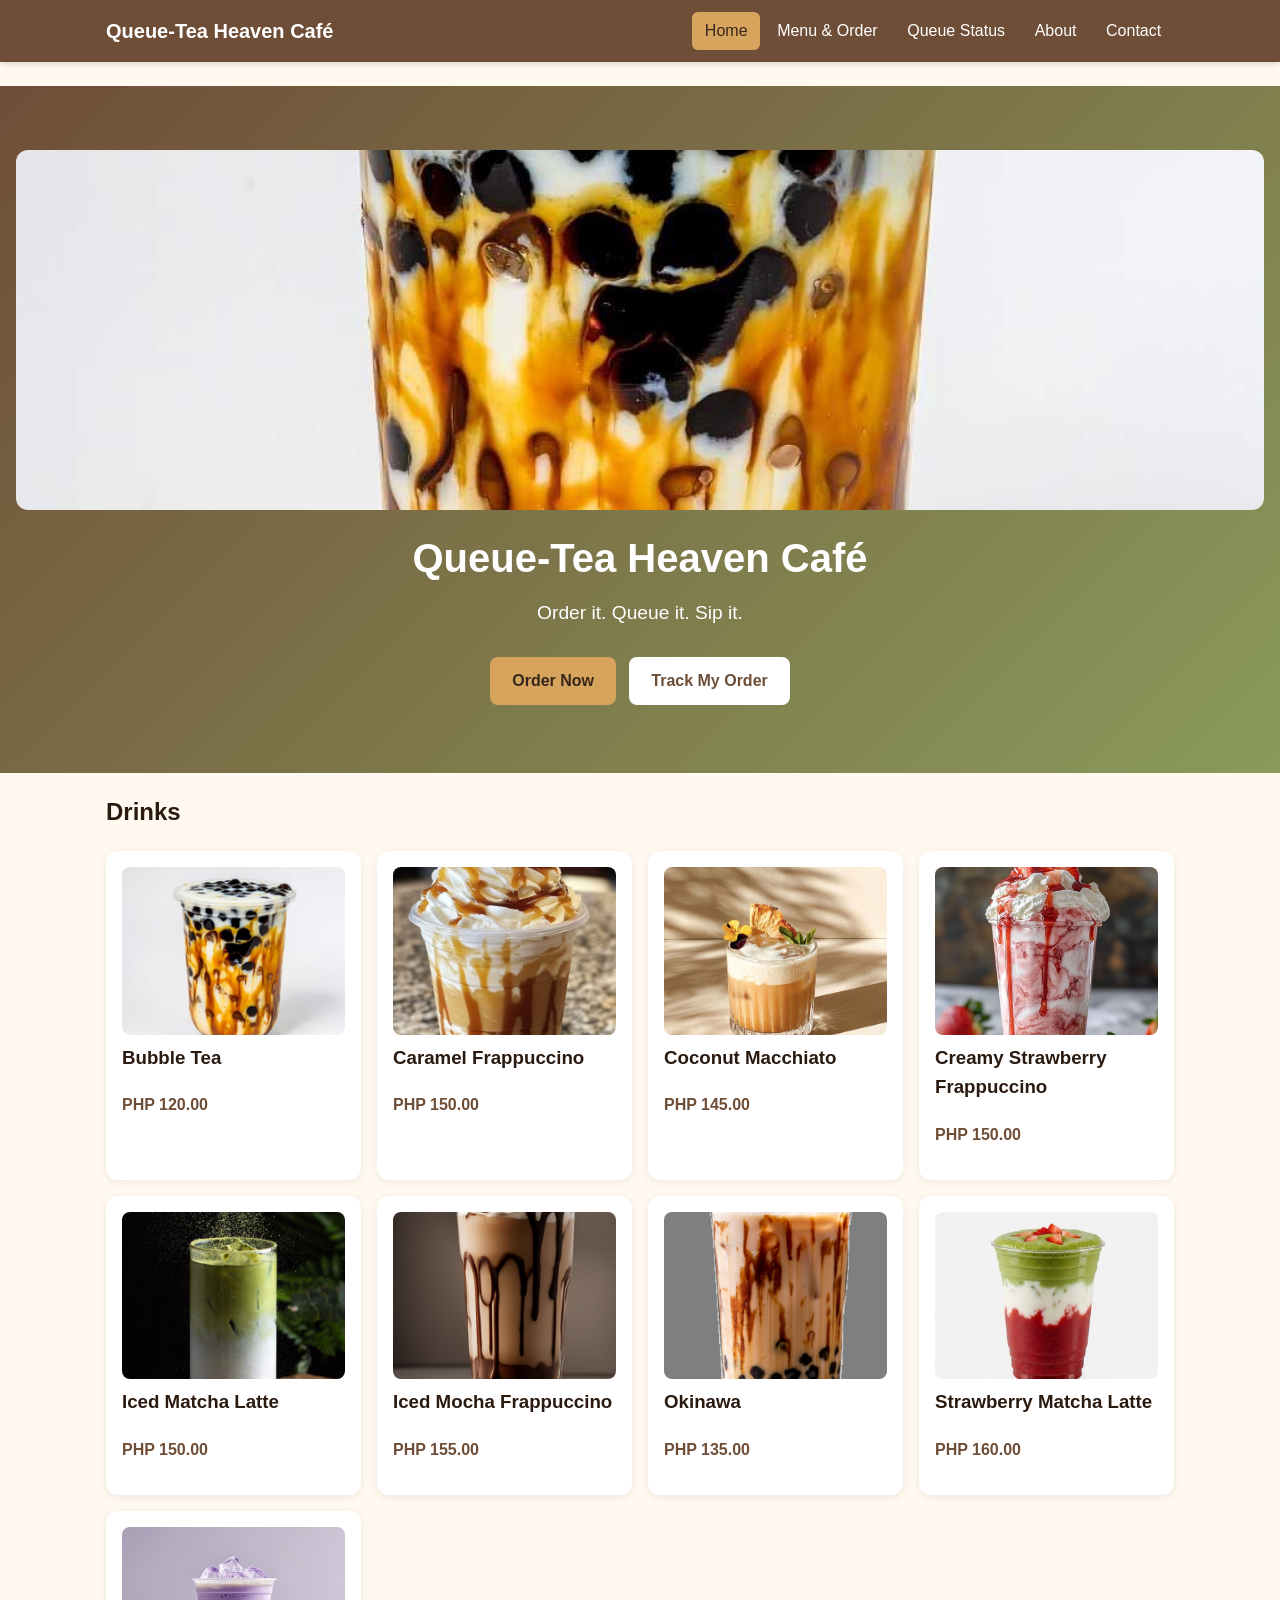
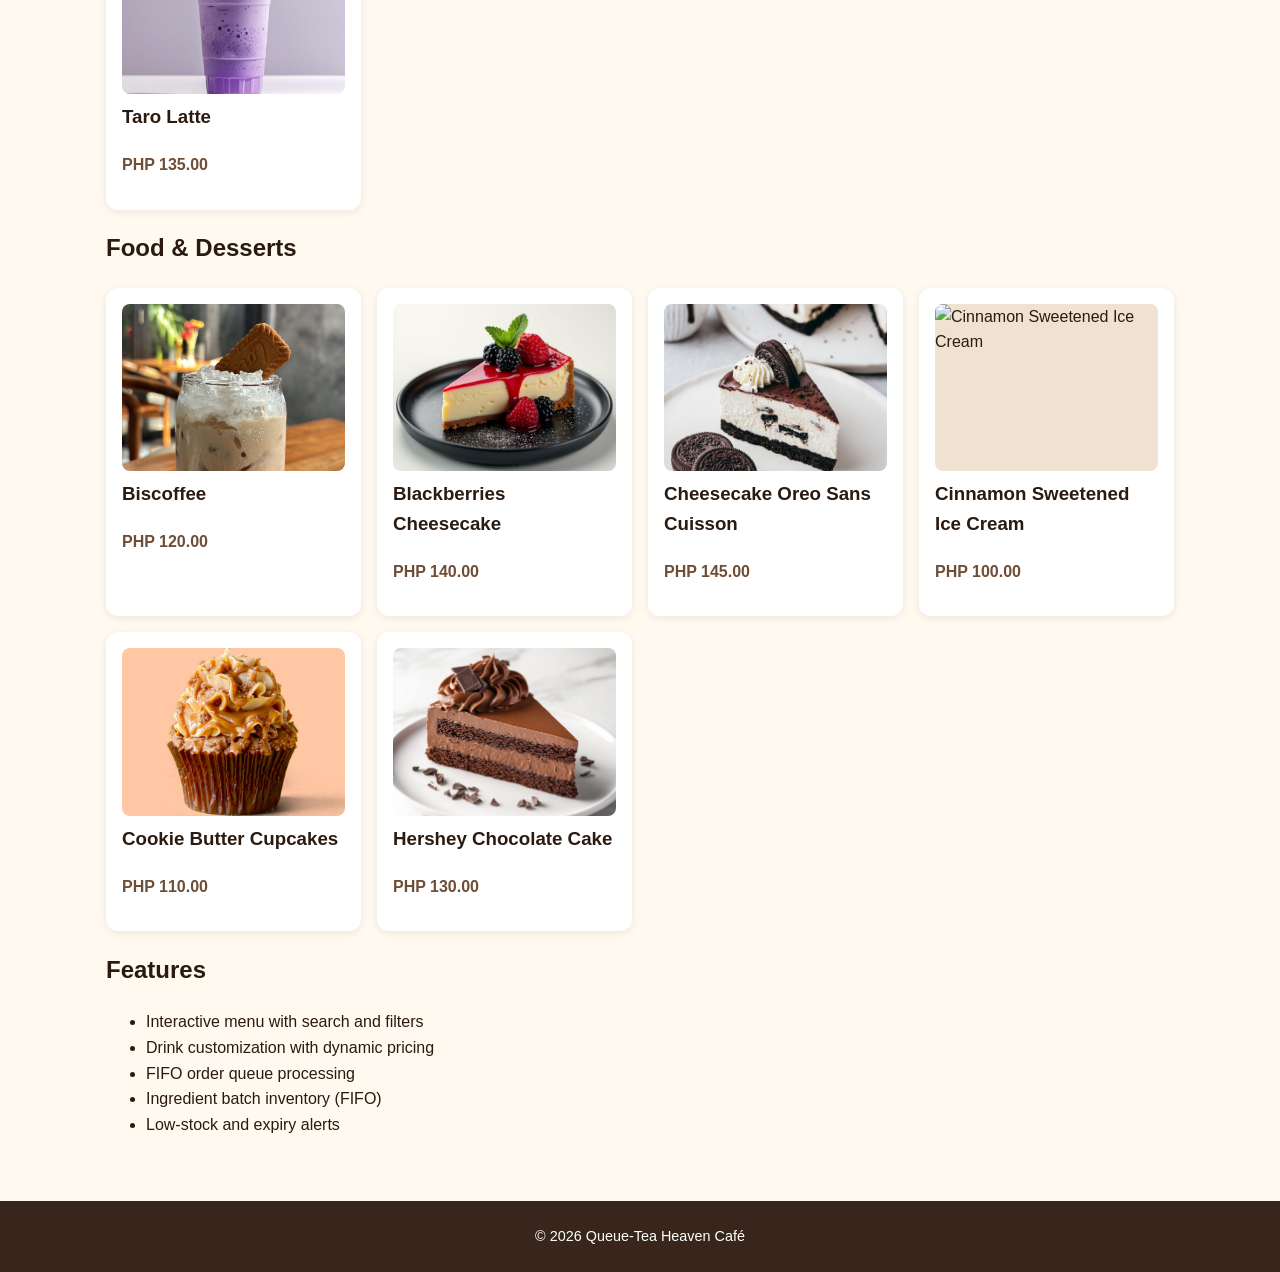
==== commit 776687d2: "Update index.html contents" ====
--- a/index.html
+++ b/index.html
@@ -12,7 +12,9 @@
 <header class="site-header">
   <div class="container nav-wrap">
     <div class="brand">Queue-Tea Heaven Café</div>
+
     <button class="nav-toggle" aria-label="Toggle navigation">&#9776;</button>
+
     <nav class="nav-links">
       <a href="index.html">Home</a>
       <a href="menu.html">Menu & Order</a>
@@ -26,105 +28,24 @@
 <main>
 
 <section class="hero">
-  <img src="Bubble%20Tea.jpg" alt="Queue-Tea Heaven Café"
-       style="width:100%;max-height:360px;object-fit:cover;border-radius:12px;margin-bottom:1rem;">
+  <img
+    src="Bubble%20Tea.jpg"
+    alt="Queue-Tea Heaven Café"
+    style="width:100%;max-height:360px;object-fit:cover;border-radius:12px;margin-bottom:1rem;"
+  >
+
   <h1>Queue-Tea Heaven Café</h1>
   <p>Order it. Queue it. Sip it.</p>
+
   <a class="btn" href="menu.html">Order Now</a>
   <a class="btn secondary" href="queue.html">Track My Order</a>
 </section>
 
 <div class="container">
 
-  <!-- DRINKS -->
+  <!-- DRINKS SECTION -->
   <h2>Drinks</h2>
-  <div class="grid cards">
 
-    <div class="card">
-      <img src="Bubble%20Tea.jpg" alt="Bubble Tea">
-      <h3>Bubble Tea</h3>
-    </div>
-
-    <div class="card">
-      <img src="Caramel%20Frappuccino.jpg" alt="Caramel Frappuccino">
-      <h3>Caramel Frappuccino</h3>
-    </div>
-
-    <div class="card">
-      <img src="Coconut%20Macchiato.jpg" alt="Coconut Macchiato">
-      <h3>Coconut Macchiato</h3>
-    </div>
-
-    <div class="card">
-      <img src="Creamy%20Strawberry%20frappuccino.jpg" alt="Creamy Strawberry Frappuccino">
-      <h3>Creamy Strawberry Frappuccino</h3>
-    </div>
-
-    <div class="card">
-      <img src="Iced%20Matcha%20Latte.jpg" alt="Iced Matcha Latte">
-      <h3>Iced Matcha Latte</h3>
-    </div>
-
-    <div class="card">
-      <img src="Iced%20Mocha%20Frappuccino.jpg" alt="Iced Mocha Frappuccino">
-      <h3>Iced Mocha Frappuccino</h3>
-    </div>
-
-    <div class="card">
-      <img src="Okinawa.png" alt="Okinawa">
-      <h3>Okinawa</h3>
-    </div>
-
-    <div class="card">
-      <img src="Strawberry%20Matcha%20Latte.jpg" alt="Strawberry Matcha Latte">
-      <h3>Strawberry Matcha Latte</h3>
-    </div>
-
-    <div class="card">
-      <img src="Tarro%20Latte.jpg" alt="Taro Latte">
-      <h3>Taro Latte</h3>
-    </div>
-
-  </div>
-
-  <!-- FOOD AND DESSERTS -->
-  <h2>Food &amp; Desserts</h2>
-  <div class="grid cards">
-
-    <div class="card">
-      <img src="Biscoffee.jpg" alt="Biscoffee">
-      <h3>Biscoffee</h3>
-    </div>
-
-    <div class="card">
-      <img src="Blackberries%20Cheesecake.jpg" alt="Blackberries Cheesecake">
-      <h3>Blackberries Cheesecake</h3>
-    </div>
-
-    <div class="card">
-      <img src="Cheesecake%20Oreo%20Sans%20Cuisson.jpg" alt="Oreo Cheesecake">
-      <h3>Cheesecake Oreo Sans Cuisson</h3>
-    </div>
-
-    <div class="card">
-      <img src="Cinnamon%20Sweetened%20Ice%20Cream.jpg" alt="Cinnamon Sweetened Ice Cream">
-      <h3>Cinnamon Sweetened Ice Cream</h3>
-    </div>
-
-    <div class="card">
-      <img src="Cookie%20Butter%20Cupcakes.jpg" alt="Cookie Butter Cupcakes">
-      <h3>Cookie Butter Cupcakes</h3>
-    </div>
-
-    <div class="card">
-      <img src="Hershey%20Chocolate%20Cake.jpg" alt="Hershey Chocolate Cake">
-      <h3>Hershey Chocolate Cake</h3>
-    </div>
-
-  </div>
-
-  <!-- FEATURED DRINKS -->
-  <h2>Featured Drinks</h2>
   <div class="grid cards">
 
     <div class="card">
@@ -134,14 +55,44 @@
     </div>
 
     <div class="card">
+      <img src="Caramel%20Frappuccino.jpg" alt="Caramel Frappuccino">
+      <h3>Caramel Frappuccino</h3>
+      <p class="price">PHP 150.00</p>
+    </div>
+
+    <div class="card">
+      <img src="Coconut%20Macchiato.jpg" alt="Coconut Macchiato">
+      <h3>Coconut Macchiato</h3>
+      <p class="price">PHP 145.00</p>
+    </div>
+
+    <div class="card">
+      <img src="Creamy%20Strawberry%20frappuccino.jpg" alt="Creamy Strawberry Frappuccino">
+      <h3>Creamy Strawberry Frappuccino</h3>
+      <p class="price">PHP 150.00</p>
+    </div>
+
+    <div class="card">
       <img src="Iced%20Matcha%20Latte.jpg" alt="Iced Matcha Latte">
       <h3>Iced Matcha Latte</h3>
       <p class="price">PHP 150.00</p>
     </div>
 
     <div class="card">
+      <img src="Iced%20Mocha%20Frappuccino.jpg" alt="Iced Mocha Frappuccino">
+      <h3>Iced Mocha Frappuccino</h3>
+      <p class="price">PHP 155.00</p>
+    </div>
+
+    <div class="card">
       <img src="Okinawa.png" alt="Okinawa">
       <h3>Okinawa</h3>
+      <p class="price">PHP 135.00</p>
+    </div>
+
+    <div class="card">
+      <img src="Strawberry%20Matcha%20Latte.jpg" alt="Strawberry Matcha Latte">
+      <h3>Strawberry Matcha Latte</h3>
       <p class="price">PHP 160.00</p>
     </div>
 
@@ -151,22 +102,54 @@
       <p class="price">PHP 135.00</p>
     </div>
 
+  </div>
+
+  <!-- FOOD AND DESSERTS SECTION -->
+  <h2>Food &amp; Desserts</h2>
+
+  <div class="grid cards">
+
     <div class="card">
-      <img src="Caramel%20Frappuccino.jpg" alt="Caramel Frappuccino">
-      <h3>Caramel Frappuccino</h3>
+      <img src="Biscoffee.jpg" alt="Biscoffee">
+      <h3>Biscoffee</h3>
+      <p class="price">PHP 120.00</p>
+    </div>
+
+    <div class="card">
+      <img src="Blackberries%20Cheesecake.jpg" alt="Blackberries Cheesecake">
+      <h3>Blackberries Cheesecake</h3>
+      <p class="price">PHP 140.00</p>
+    </div>
+
+    <div class="card">
+      <img src="Cheesecake%20Oreo%20Sans%20Cuisson.jpg" alt="Cheesecake Oreo Sans Cuisson">
+      <h3>Cheesecake Oreo Sans Cuisson</h3>
+      <p class="price">PHP 145.00</p>
+    </div>
+
+    <div class="card">
+      <img src="Cinnamon%20Sweetened%20Ice%20Cream.jpg" alt="Cinnamon Sweetened Ice Cream">
+      <h3>Cinnamon Sweetened Ice Cream</h3>
+      <p class="price">PHP 100.00</p>
+    </div>
+
+    <div class="card">
+      <img src="Cookie%20Butter%20Cupcakes.jpg" alt="Cookie Butter Cupcakes">
+      <h3>Cookie Butter Cupcakes</h3>
       <p class="price">PHP 110.00</p>
     </div>
 
     <div class="card">
-      <img src="Strawberry%20Matcha%20Latte.jpg" alt="Strawberry Matcha Latte">
-      <h3>Strawberry Matcha Latte</h3>
-      <p class="price">PHP 125.00</p>
+      <img src="Hershey%20Chocolate%20Cake.jpg" alt="Hershey Chocolate Cake">
+      <h3>Hershey Chocolate Cake</h3>
+      <p class="price">PHP 130.00</p>
     </div>
 
   </div>
 
   <!-- ORIGINAL WEBSITE FEATURES -->
   <h2>Features</h2>
+
   <ul>
     <li>Interactive menu with search and filters</li>
     <li>Drink customization with dynamic pricing</li>
@@ -181,5 +164,7 @@
 <footer>&copy; 2026 Queue-Tea Heaven Café</footer>
 
 <script src="js/main.js"></script>
+
 </body>
 </html>
+
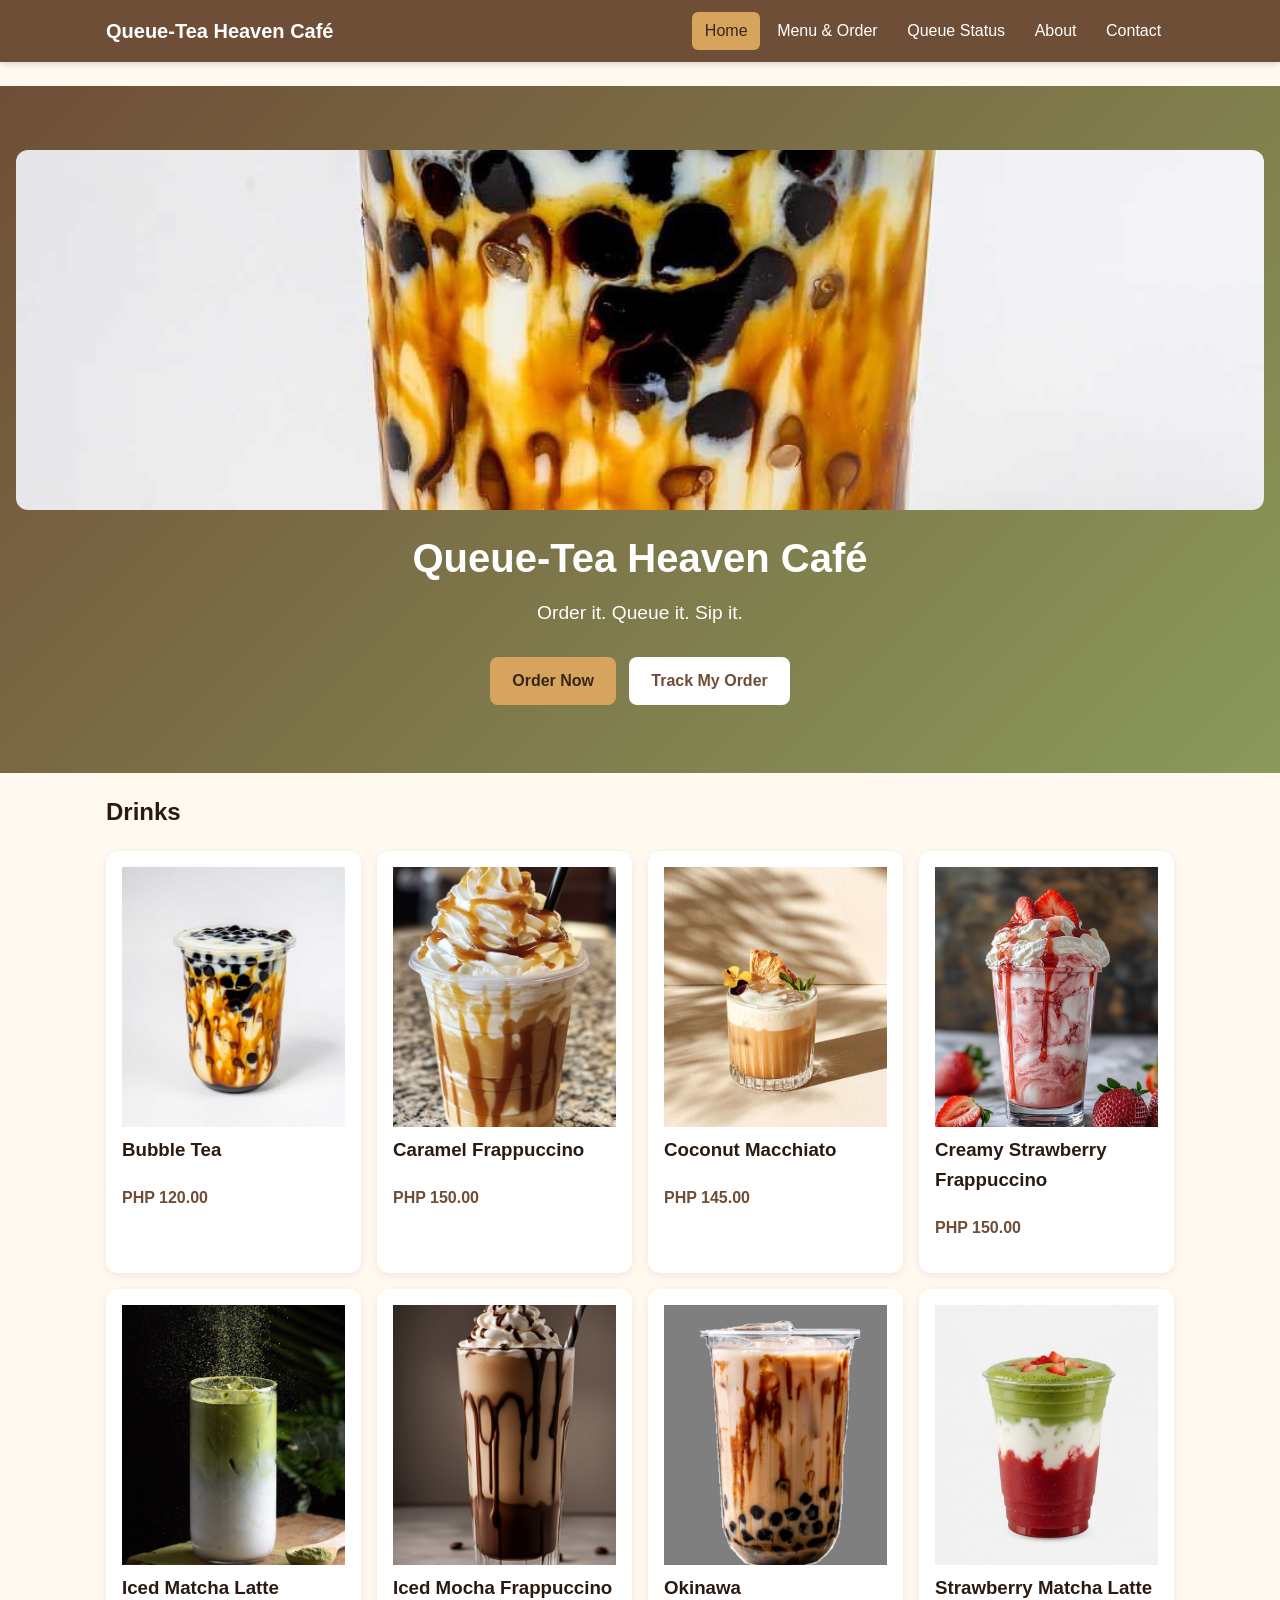
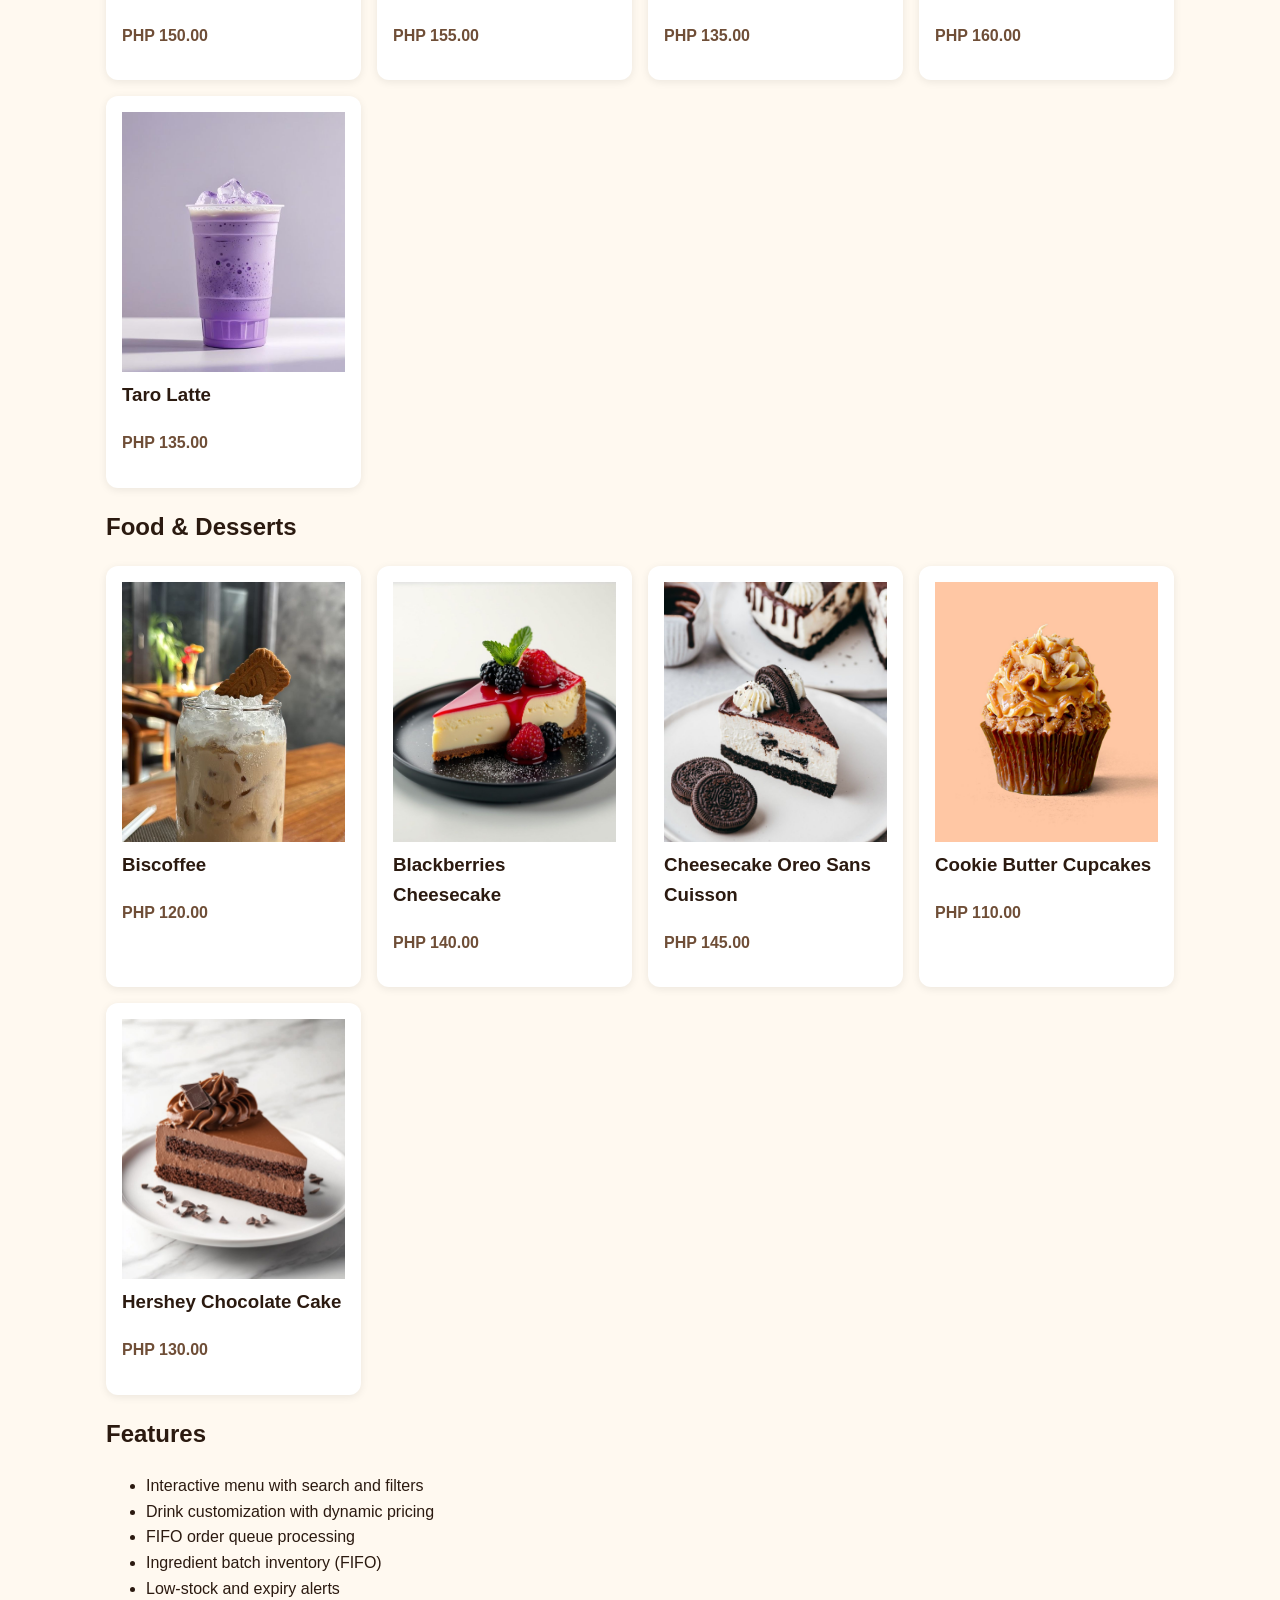
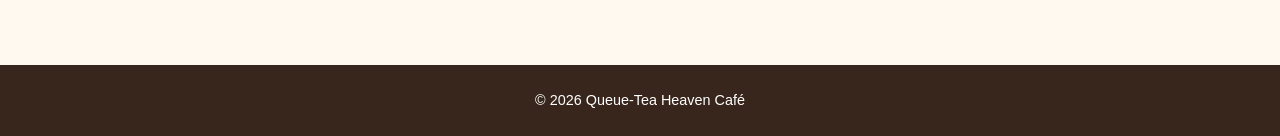
==== commit abc47a13: "Update index.html" ====
--- a/index.html
+++ b/index.html
@@ -128,12 +128,6 @@
     </div>
 
     <div class="card">
-      <img src="Cinnamon%20Sweetened%20Ice%20Cream.jpg" alt="Cinnamon Sweetened Ice Cream">
-      <h3>Cinnamon Sweetened Ice Cream</h3>
-      <p class="price">PHP 100.00</p>
-    </div>
-
-    <div class="card">
       <img src="Cookie%20Butter%20Cupcakes.jpg" alt="Cookie Butter Cupcakes">
       <h3>Cookie Butter Cupcakes</h3>
       <p class="price">PHP 110.00</p>
--- a/css/style.css
+++ b/css/style.css
@@ -55,7 +55,7 @@
   background: #fff; border-radius: 12px; padding: 1rem;
   box-shadow: 0 2px 8px rgba(0,0,0,.08); display: flex; flex-direction: column;
 }
-.card img { border-radius: 8px; aspect-ratio: 4/3; object-fit: cover; background: var(--beige); }
+.card img { display: block; width: 100%; height: 260px; aspect-ratio: 4/3; object-fit: cover; object-position: center; border- radius: 8pk; background: var(--beige); }
 .card h3 { margin: .5rem 0 .25rem; }
 .price { color: var(--brown); font-weight: 700; }
 .badge { display: inline-block; padding: .15rem .5rem; border-radius: 4px; font-size: .75rem; font-weight: 700; }
